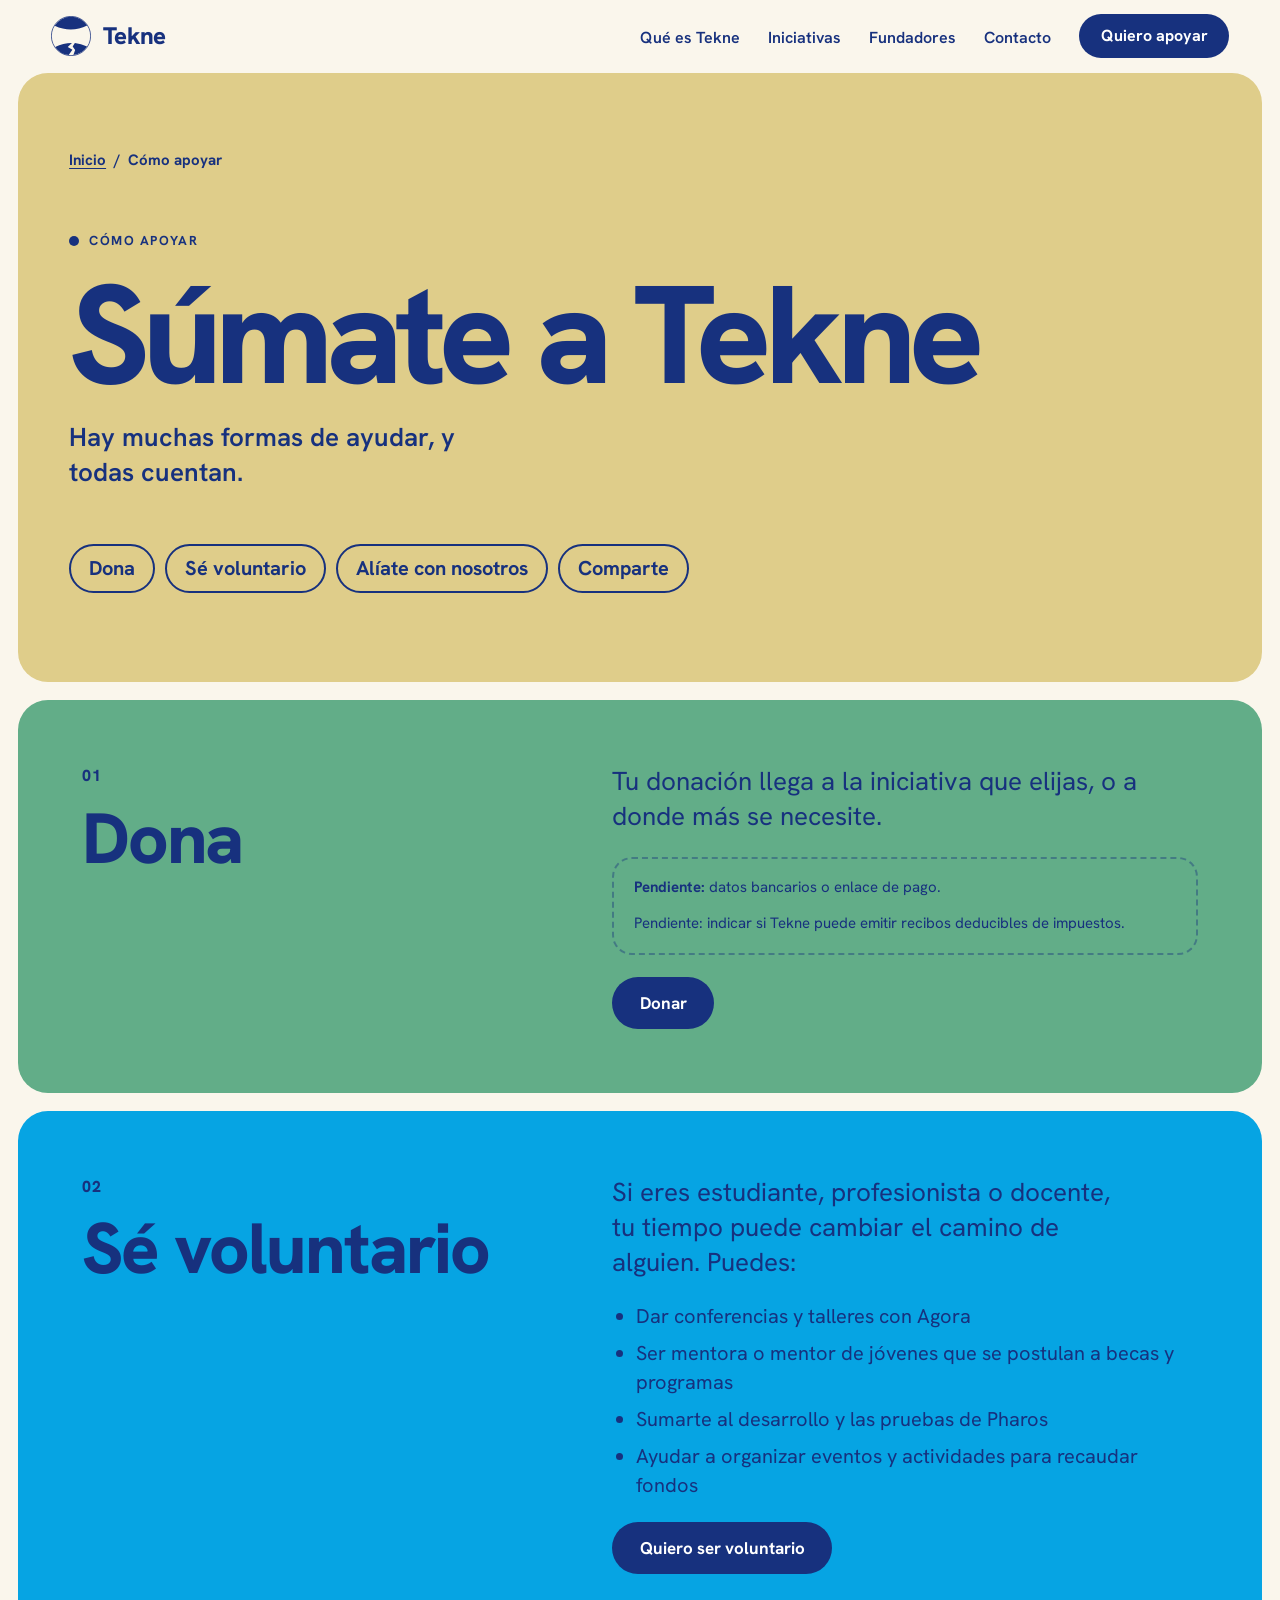
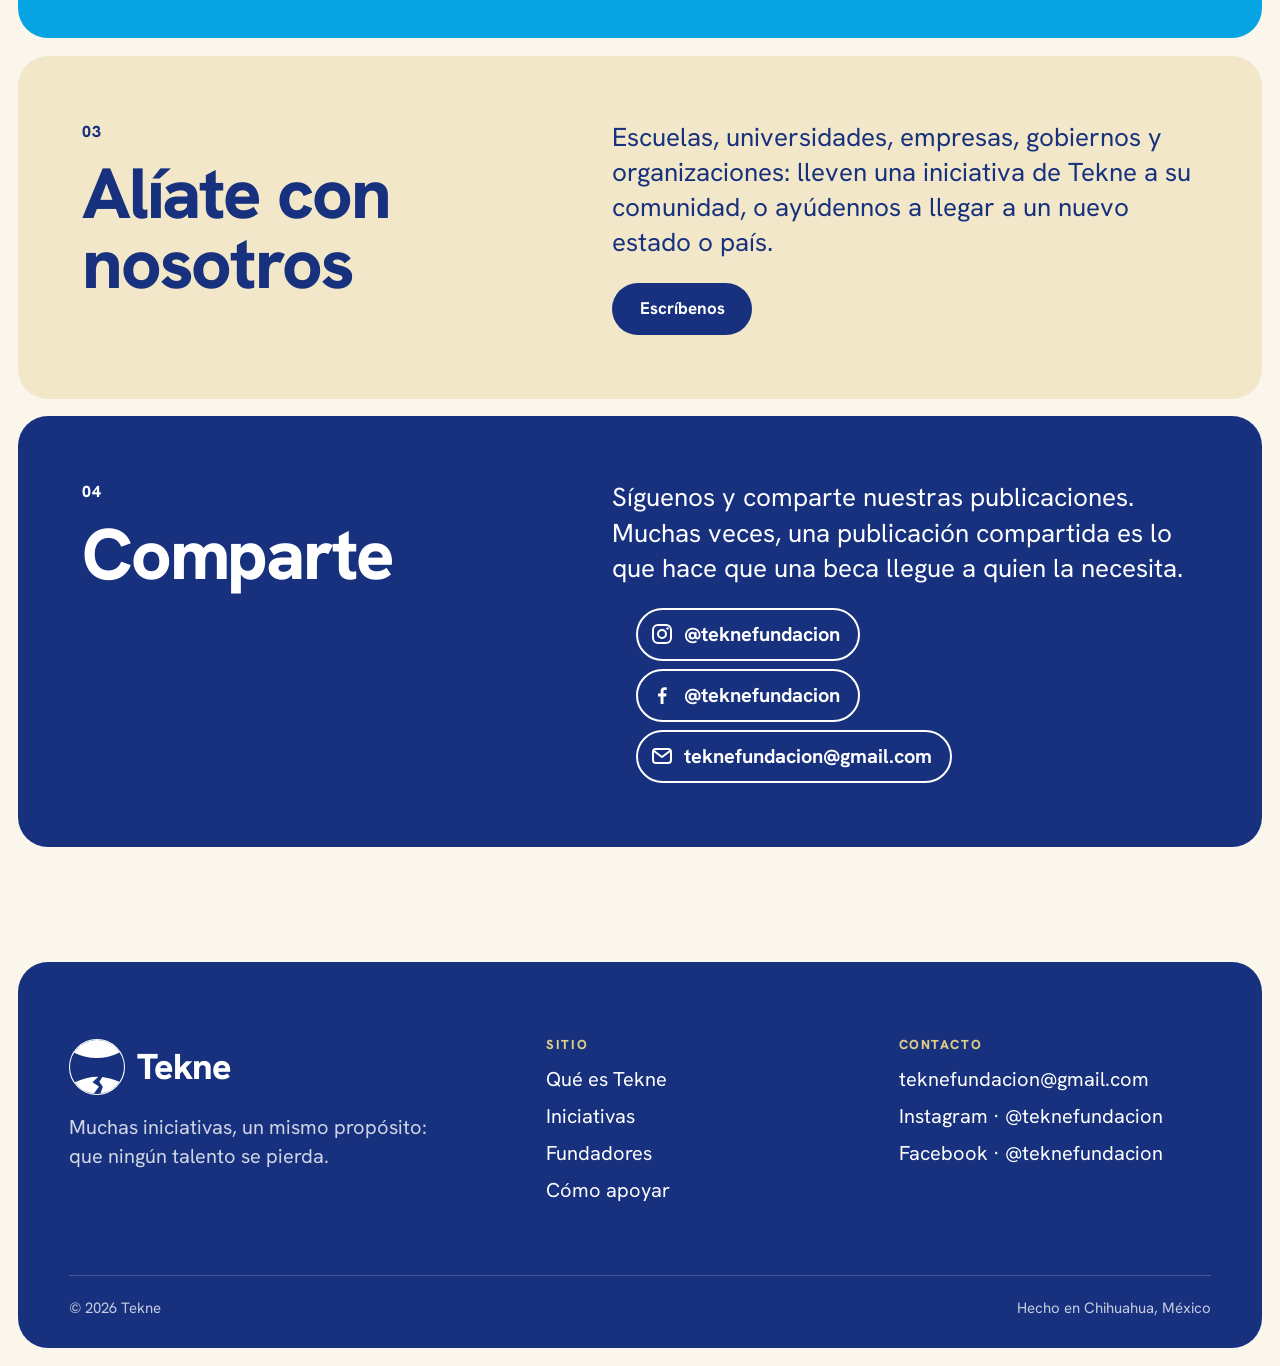
==== como-apoyar.html @ 8bc3de54 "Build Tekne static website for GitHub Pages Home, support page and one page per initiative (Agora, P" ====
<!DOCTYPE html>
<html lang="es-MX">
<head>
  <meta charset="utf-8">
  <meta name="viewport" content="width=device-width, initial-scale=1, viewport-fit=cover">
  <title>Cómo apoyar · Tekne</title>
  <meta name="description" content="Súmate a Tekne: dona, sé voluntario, alíate con nosotros o comparte. Hay muchas formas de ayudar, y todas cuentan.">
  <meta property="og:type" content="website">
  <meta property="og:title" content="Cómo apoyar · Tekne">
  <meta property="og:description" content="Hay muchas formas de ayudar, y todas cuentan.">
  <meta property="og:image" content="assets/img/logo-tekne.png">
  <meta name="theme-color" content="#faf6ec">
  <link rel="icon" href="assets/img/logo.svg" type="image/svg+xml">
  <link rel="apple-touch-icon" href="assets/img/logo-tekne.png">
  <link rel="preconnect" href="https://fonts.googleapis.com">
  <link rel="preconnect" href="https://fonts.gstatic.com" crossorigin>
  <link href="https://fonts.googleapis.com/css2?family=Hanken+Grotesk:wght@400;500;600;700;800&display=swap" rel="stylesheet">
  <link rel="stylesheet" href="assets/css/styles.css">
  <script>document.documentElement.classList.add('js')</script>
  <script src="assets/js/main.js" defer></script>
</head>
<body>
  <svg width="0" height="0" style="position:absolute" aria-hidden="true" focusable="false">
    <symbol id="tekne-logo" viewBox="0 0 1932 1932">
      <path fill="currentColor" d="M178 471A930 930 0 0 1 1748 463Q963 845 178 471Z"/>
      <path fill="currentColor" d="M200 1493Q605.5 1294.6 1011 1300.1L810 1496L1035 1635L853 1885A930 930 0 0 1 200 1493Z"/>
      <path fill="currentColor" d="M1153 1308.2Q1448 1338.1 1743 1476A930 930 0 0 1 1081 1888L1166 1645L1047 1478Z"/>
      <circle cx="966" cy="966" r="948" fill="none" stroke="currentColor" stroke-width="36"/>
    </symbol>
  </svg>

  <a class="skip-link" href="#contenido">Saltar al contenido</a>

  <header class="site-header">
    <div class="container header-inner">
      <a class="brand" href="index.html" aria-label="Tekne, inicio">
        <svg class="brand-mark" aria-hidden="true"><use href="#tekne-logo"/></svg>
        <span>Tekne</span>
      </a>
      <button class="nav-toggle" type="button" aria-expanded="false" aria-controls="menu">
        <span class="sr-only">Abrir menú</span>
        <span class="nav-toggle-bars" aria-hidden="true"></span>
      </button>
      <nav class="site-nav" id="menu" aria-label="Principal">
        <ul>
          <li><a href="index.html#tekne">Qué es Tekne</a></li>
          <li><a href="index.html#iniciativas">Iniciativas</a></li>
          <li><a href="index.html#fundadores">Fundadores</a></li>
          <li><a href="index.html#contacto">Contacto</a></li>
        </ul>
        <a class="btn btn--primary" href="como-apoyar.html">Quiero apoyar</a>
      </nav>
    </div>
  </header>

  <main id="contenido">

    <section class="panel panel--sand page-hero" aria-labelledby="page-title">
      <div class="container">
        <nav class="breadcrumb" aria-label="Ruta">
          <a href="index.html">Inicio</a><span aria-hidden="true">/</span><span aria-current="page">Cómo apoyar</span>
        </nav>
        <div class="page-hero-text">
          <p class="eyebrow">Cómo apoyar</p>
          <h1 id="page-title">Súmate a Tekne</h1>
          <p class="lead">Hay muchas formas de ayudar, y todas cuentan.</p>
          <ul class="jump" aria-label="Formas de apoyar">
            <li><a href="#dona">Dona</a></li>
            <li><a href="#voluntario">Sé voluntario</a></li>
            <li><a href="#aliate">Alíate con nosotros</a></li>
            <li><a href="#comparte">Comparte</a></li>
          </ul>
        </div>
      </div>
    </section>

    <!-- ===== Dona ===== -->
    <section class="panel panel--green" id="dona" aria-labelledby="dona-title">
      <div class="container way reveal">
        <div class="way-head">
          <span class="way-num">01</span>
          <h2 id="dona-title">Dona</h2>
        </div>
        <div class="way-body">
          <p class="lead">Tu donación llega a la iniciativa que elijas, o a donde más se necesite.</p>
          <!-- TODO: datos bancarios o enlace de pago, y si Tekne emite recibos deducibles de impuestos -->
          <div class="todo-box" style="border-color:rgba(23,49,126,.4);color:var(--navy)">
            <p><strong>Pendiente:</strong> datos bancarios o enlace de pago.</p>
            <p>Pendiente: indicar si Tekne puede emitir recibos deducibles de impuestos.</p>
          </div>
          <div class="btn-row">
            <!-- TODO: cambiar href por el enlace de pago cuando exista -->
            <a class="btn btn--primary" href="mailto:teknefundacion@gmail.com?subject=Quiero%20donar">Donar</a>
          </div>
        </div>
      </div>
    </section>

    <!-- ===== Sé voluntario ===== -->
    <section class="panel panel--azure" id="voluntario" aria-labelledby="voluntario-title">
      <div class="container way reveal">
        <div class="way-head">
          <span class="way-num">02</span>
          <h2 id="voluntario-title">Sé voluntario</h2>
        </div>
        <div class="way-body">
          <p class="lead">Si eres estudiante, profesionista o docente, tu tiempo puede cambiar el camino de alguien. Puedes:</p>
          <ul>
            <li>Dar conferencias y talleres con Agora</li>
            <li>Ser mentora o mentor de jóvenes que se postulan a becas y programas</li>
            <li>Sumarte al desarrollo y las pruebas de Pharos</li>
            <li>Ayudar a organizar eventos y actividades para recaudar fondos</li>
          </ul>
          <div class="btn-row">
            <!-- TODO: cambiar href por el enlace del formulario de voluntariado -->
            <a class="btn btn--primary" href="mailto:teknefundacion@gmail.com?subject=Quiero%20ser%20voluntario">Quiero ser voluntario</a>
          </div>
        </div>
      </div>
    </section>

    <!-- ===== Alíate ===== -->
    <section class="panel panel--cream" id="aliate" aria-labelledby="aliate-title">
      <div class="container way reveal">
        <div class="way-head">
          <span class="way-num">03</span>
          <h2 id="aliate-title">Alíate con nosotros</h2>
        </div>
        <div class="way-body">
          <p class="lead">Escuelas, universidades, empresas, gobiernos y organizaciones: lleven una iniciativa de Tekne a su comunidad, o ayúdennos a llegar a un nuevo estado o país.</p>
          <div class="btn-row">
            <a class="btn btn--primary" href="mailto:teknefundacion@gmail.com?subject=Alianza%20con%20Tekne">Escríbenos</a>
          </div>
        </div>
      </div>
    </section>

    <!-- ===== Comparte ===== -->
    <section class="panel panel--navy" id="comparte" aria-labelledby="comparte-title">
      <div class="container way reveal">
        <div class="way-head">
          <span class="way-num">04</span>
          <h2 id="comparte-title">Comparte</h2>
        </div>
        <div class="way-body">
          <p class="lead">Síguenos y comparte nuestras publicaciones. Muchas veces, una publicación compartida es lo que hace que una beca llegue a quien la necesita.</p>
          <ul class="socials">
            <li><a class="social" href="https://www.instagram.com/teknefundacion" target="_blank" rel="noopener">
              <svg viewBox="0 0 24 24" fill="none" stroke="currentColor" stroke-width="2" aria-hidden="true"><rect x="3" y="3" width="18" height="18" rx="5"/><circle cx="12" cy="12" r="4"/><circle cx="17.5" cy="6.5" r="1.2" fill="currentColor" stroke="none"/></svg>
              @teknefundacion <span class="sr-only">en Instagram (se abre en otra pestaña)</span></a></li>
            <li><a class="social" href="https://www.facebook.com/teknefundacion" target="_blank" rel="noopener">
              <svg viewBox="0 0 24 24" fill="currentColor" aria-hidden="true"><path d="M13.5 21v-7.5h2.6l.4-3h-3V8.6c0-.9.3-1.5 1.6-1.5h1.6V4.4c-.3 0-1.2-.1-2.3-.1-2.3 0-3.8 1.4-3.8 3.9v2.3H8v3h2.6V21h2.9Z"/></svg>
              @teknefundacion <span class="sr-only">en Facebook (se abre en otra pestaña)</span></a></li>
            <li><a class="social" href="mailto:teknefundacion@gmail.com">
              <svg viewBox="0 0 24 24" fill="none" stroke="currentColor" stroke-width="2" stroke-linejoin="round" aria-hidden="true"><rect x="3" y="5" width="18" height="14" rx="3"/><path d="m4 7 8 6 8-6"/></svg>
              teknefundacion@gmail.com</a></li>
          </ul>
        </div>
      </div>
    </section>

  </main>


  <footer class="site-footer">
    <div class="container">
      <div class="footer-grid">
        <div class="footer-brand">
          <a class="brand" href="index.html" aria-label="Tekne, inicio">
            <svg class="brand-mark" aria-hidden="true"><use href="#tekne-logo"/></svg>
            <span>Tekne</span>
          </a>
          <p>Muchas iniciativas, un mismo propósito: que ningún talento se pierda.</p>
        </div>
        <div class="footer-col">
          <h2>Sitio</h2>
          <ul>
            <li><a href="index.html#tekne">Qué es Tekne</a></li>
            <li><a href="index.html#iniciativas">Iniciativas</a></li>
            <li><a href="index.html#fundadores">Fundadores</a></li>
            <li><a href="como-apoyar.html">Cómo apoyar</a></li>
          </ul>
        </div>
        <div class="footer-col">
          <h2>Contacto</h2>
          <ul>
            <li><a href="mailto:teknefundacion@gmail.com">teknefundacion@gmail.com</a></li>
            <li><a href="https://www.instagram.com/teknefundacion" target="_blank" rel="noopener">Instagram · @teknefundacion</a></li>
            <li><a href="https://www.facebook.com/teknefundacion" target="_blank" rel="noopener">Facebook · @teknefundacion</a></li>
          </ul>
        </div>
      </div>
      <div class="footer-bottom">
        <span>© <span data-year>2026</span> Tekne</span>
        <span>Hecho en Chihuahua, México</span>
      </div>
    </div>
  </footer>
</body>
</html>
---- assets/css/styles.css ----
/* ==========================================================================
   Tekne · hoja de estilos
   Para cambiar la paleta, edita solo las variables de :root.
   ========================================================================== */

:root {
  /* Paleta */
  --azure: #06a4e3;
  --navy: #17317e;
  --sand: #dfcd8a;
  --green: #62ad88;
  --clay: #c2a28d;
  --paper: #faf6ec;
  --cream: #f2e8c9;
  --white: #ffffff;

  --ink: var(--navy);
  --ink-soft: rgba(23, 49, 126, 0.78);
  --line: rgba(23, 49, 126, 0.18);

  /* Tipografía */
  --font: "Hanken Grotesk", system-ui, -apple-system, "Segoe UI", Roboto, sans-serif;
  --fs-body: clamp(1.0625rem, 0.98rem + 0.35vw, 1.25rem);
  --fs-small: 0.9375rem;
  --fs-h1: clamp(2.75rem, 1.1rem + 6.6vw, 7.25rem);
  --fs-h2: clamp(2.25rem, 1.25rem + 4vw, 4.875rem);
  --fs-h3: clamp(1.5rem, 1.15rem + 1.3vw, 2.25rem);
  --fs-lead: clamp(1.1875rem, 1rem + 0.8vw, 1.625rem);

  /* Forma y espacio */
  --radius-sm: 12px;
  --radius: 20px;
  --radius-lg: 30px;
  --gutter: clamp(16px, 4vw, 55px);
  --panel-inset: clamp(8px, 1.4vw, 20px);
  --section: clamp(70px, 9vw, 130px);
  --max: 1440px;
  --header-h: 72px;

  color-scheme: light;
}

/* Colores por iniciativa: data-accent="azure|navy|green|sand|clay" */
[data-accent="azure"] { --accent: var(--azure); --on-accent: var(--navy); }
[data-accent="navy"]  { --accent: var(--navy);  --on-accent: var(--white); }
[data-accent="green"] { --accent: var(--green); --on-accent: var(--navy); }
[data-accent="sand"]  { --accent: var(--sand);  --on-accent: var(--navy); }
[data-accent="clay"]  { --accent: var(--clay);  --on-accent: var(--navy); }

/* ---------- Base ---------- */

*, *::before, *::after { box-sizing: border-box; }

html {
  -webkit-text-size-adjust: 100%;
  scroll-behavior: smooth;
  scroll-padding-top: calc(var(--header-h) + 16px);
}

body {
  margin: 0;
  background: var(--paper);
  color: var(--ink);
  font-family: var(--font);
  font-size: var(--fs-body);
  line-height: 1.45;
  overflow-x: hidden;
}

img, svg { display: block; max-width: 100%; }

h1, h2, h3, h4, p, ul, ol, figure, blockquote { margin: 0; }

h1, h2, h3 {
  font-weight: 800;
  letter-spacing: -0.03em;
  line-height: 0.98;
  text-wrap: balance;
}
h1 { font-size: var(--fs-h1); }
h2 { font-size: var(--fs-h2); }
h3 { font-size: var(--fs-h3); line-height: 1.05; letter-spacing: -0.02em; }

p { text-wrap: pretty; }
p + p { margin-top: 1em; }

a { color: inherit; }

:focus-visible {
  outline: 3px solid var(--azure);
  outline-offset: 3px;
  border-radius: 6px;
}

.sr-only {
  position: absolute; width: 1px; height: 1px; padding: 0; margin: -1px;
  overflow: hidden; clip: rect(0, 0, 0, 0); white-space: nowrap; border: 0;
}

.skip-link {
  position: absolute; left: 16px; top: -100px; z-index: 100;
  background: var(--navy); color: var(--white);
  padding: 10px 16px; border-radius: var(--radius-sm);
}
.skip-link:focus { top: 12px; }

/* ---------- Layout ---------- */

.container {
  width: 100%;
  max-width: var(--max);
  margin-inline: auto;
  padding-inline: var(--gutter);
}

.section { padding-block: var(--section); }
.section--tight { padding-block: calc(var(--section) * 0.6); }

/* Bloque de color con esquinas redondeadas, separado del borde de la pantalla */
.panel {
  margin-inline: var(--panel-inset);
  border-radius: var(--radius-lg);
  position: relative;
  overflow: hidden;
}
.panel + .panel { margin-top: var(--panel-inset); }

.panel--azure { background: var(--azure); color: var(--navy); }
.panel--navy  { background: var(--navy);  color: var(--white); }
.panel--green { background: var(--green); color: var(--navy); }
.panel--sand  { background: var(--sand);  color: var(--navy); }
.panel--cream { background: var(--cream); color: var(--navy); }
.panel--accent { background: var(--accent); color: var(--on-accent); }

.split {
  display: grid;
  gap: clamp(28px, 5vw, 85px);
}
@media (min-width: 900px) {
  .split { grid-template-columns: 1fr 1fr; align-items: start; }
  .split--wide-left { grid-template-columns: 1.15fr 1fr; }
}

.section-head {
  display: grid;
  gap: 18px;
  margin-bottom: clamp(36px, 5vw, 70px);
  max-width: 980px;
}
.section-head p:not(.eyebrow) { color: var(--ink-soft); font-size: var(--fs-lead); }
.panel--navy .section-head p:not(.eyebrow) { color: rgba(255, 255, 255, 0.82); }

.eyebrow {
  display: inline-flex;
  align-items: center;
  gap: 10px;
  font-size: 0.8125rem;
  font-weight: 700;
  letter-spacing: 0.12em;
  text-transform: uppercase;
}
.eyebrow::before {
  content: "";
  width: 10px; height: 10px;
  border-radius: 50%;
  background: currentColor;
}

.lead { font-size: var(--fs-lead); line-height: 1.35; }

/* ---------- Botones ---------- */

.btn-row { display: flex; flex-wrap: wrap; gap: 12px; }

.btn {
  display: inline-flex;
  align-items: center;
  justify-content: center;
  gap: 0.6em;
  min-height: 52px;
  padding: 0.8em 1.5em;
  border: 2px solid transparent;
  border-radius: 999px;
  font: inherit;
  font-size: 1.0625rem;
  font-weight: 700;
  line-height: 1.1;
  text-decoration: none;
  cursor: pointer;
  transition: transform 0.2s ease, background-color 0.2s ease, color 0.2s ease;
}
.btn:hover { transform: translateY(-2px); }
.btn .arrow { transition: transform 0.2s ease; }
.btn:hover .arrow { transform: translateX(4px); }

.btn--primary { background: var(--navy); color: var(--white); }
.btn--primary:hover { background: #0f2462; }
.btn--light { background: var(--white); color: var(--navy); }
.btn--outline { border-color: currentColor; color: inherit; background: transparent; }
.btn--outline:hover { background: rgba(255, 255, 255, 0.18); }
/* Sobre fondos azul marino, el botón principal se invierte para que se vea */
.panel--navy .btn--primary,
[data-accent="navy"] .panel--accent .btn--primary { background: var(--white); color: var(--navy); }

/* ---------- Placeholders de fotos y logos ---------- */

.ph {
  display: grid;
  place-items: center;
  text-align: center;
  padding: 16px;
  border: 2px dashed rgba(23, 49, 126, 0.35);
  border-radius: var(--radius);
  background:
    repeating-linear-gradient(-45deg, rgba(23, 49, 126, 0.05) 0 12px, transparent 12px 24px),
    var(--cream);
  color: var(--ink-soft);
  font-size: 0.8125rem;
  font-weight: 700;
  letter-spacing: 0.08em;
  text-transform: uppercase;
}
.ph--photo  { aspect-ratio: 4 / 5; border-radius: var(--radius-lg); }
.ph--square { aspect-ratio: 1; }
.ph--logo   { aspect-ratio: 3 / 2; }
.ph--round  { aspect-ratio: 1; border-radius: 50%; }
/* Placeholder sobre fondo de color */
.ph--on-color {
  border-color: currentColor;
  background:
    repeating-linear-gradient(-45deg, rgba(255, 255, 255, 0.18) 0 12px, transparent 12px 24px),
    rgba(255, 255, 255, 0.14);
  color: inherit;
}

/* Fotos y logos reales (reemplazan a los placeholders) */
.photo {
  width: 100%;
  aspect-ratio: 4 / 5;
  object-fit: cover;
  border-radius: var(--radius-lg);
  background: var(--cream);
}
.logos img {
  width: 100%;
  aspect-ratio: 3 / 2;
  object-fit: contain;
  padding: 16px;
  border-radius: var(--radius);
  background: var(--white);
}
.page-hero-logo { width: min(100%, 320px); justify-self: start; }
@media (min-width: 900px) { .page-hero-logo { justify-self: end; } }

/* Texto pendiente de confirmar: se ve en el sitio para que sea fácil encontrarlo */
.pendiente {
  background: var(--sand);
  color: var(--navy);
  padding: 0 0.3em;
  border-radius: 4px;
  font-weight: 700;
}

.todo-box {
  border: 2px dashed var(--line);
  border-radius: var(--radius);
  padding: 18px 20px;
  font-size: var(--fs-small);
  color: var(--ink-soft);
}
.panel--navy .todo-box { border-color: rgba(255, 255, 255, 0.4); color: rgba(255, 255, 255, 0.85); }

/* ---------- Encabezado ---------- */

.site-header {
  position: sticky;
  top: 0;
  z-index: 50;
  background: rgba(250, 246, 236, 0.92);
  -webkit-backdrop-filter: saturate(1.4) blur(10px);
  backdrop-filter: saturate(1.4) blur(10px);
  border-bottom: 1px solid transparent;
  transition: border-color 0.2s ease;
}
.site-header.is-scrolled { border-bottom-color: var(--line); }

.header-inner {
  height: var(--header-h);
  display: flex;
  align-items: center;
  justify-content: space-between;
  gap: 24px;
}

.brand {
  display: inline-flex;
  align-items: center;
  gap: 12px;
  text-decoration: none;
  font-weight: 800;
  font-size: 1.5rem;
  letter-spacing: -0.03em;
}
.brand-mark { width: 40px; height: 40px; flex: none; }

.site-nav { display: flex; align-items: center; gap: 28px; }
.site-nav ul {
  display: flex;
  gap: 28px;
  list-style: none;
  padding: 0;
}
.site-nav ul a {
  text-decoration: none;
  font-weight: 600;
  font-size: 1rem;
  background: linear-gradient(currentColor, currentColor) 0 100% / 0 2px no-repeat;
  transition: background-size 0.25s ease;
  padding-bottom: 2px;
}
.site-nav ul a:hover { background-size: 100% 2px; }
.site-nav .btn { min-height: 44px; padding: 0.6em 1.2em; font-size: 1rem; }

.nav-toggle {
  display: none;
  width: 48px; height: 48px;
  border: 0;
  border-radius: 50%;
  background: var(--navy);
  color: var(--white);
  cursor: pointer;
  position: relative;
}
.nav-toggle-bars,
.nav-toggle-bars::before,
.nav-toggle-bars::after {
  position: absolute;
  left: 50%;
  width: 20px; height: 2px;
  margin-left: -10px;
  background: currentColor;
  border-radius: 2px;
  transition: transform 0.25s ease, opacity 0.2s ease;
}
.nav-toggle-bars { top: 50%; margin-top: -1px; }
.nav-toggle-bars::before, .nav-toggle-bars::after { content: ""; left: 0; margin-left: 0; }
.nav-toggle-bars::before { top: -6px; }
.nav-toggle-bars::after { top: 6px; }
.nav-toggle[aria-expanded="true"] .nav-toggle-bars { background: transparent; }
.nav-toggle[aria-expanded="true"] .nav-toggle-bars::before { transform: translateY(6px) rotate(45deg); background: var(--white); }
.nav-toggle[aria-expanded="true"] .nav-toggle-bars::after { transform: translateY(-6px) rotate(-45deg); background: var(--white); }

@media (max-width: 959px) {
  .nav-toggle { display: inline-block; }
  .site-nav {
    position: fixed;
    top: var(--header-h);
    left: var(--panel-inset);
    right: var(--panel-inset);
    flex-direction: column;
    align-items: stretch;
    gap: 24px;
    padding: 28px 24px;
    border-radius: var(--radius-lg);
    background: var(--navy);
    color: var(--white);
    box-shadow: 0 24px 60px rgba(23, 49, 126, 0.25);
    opacity: 0;
    visibility: hidden;
    transform: translateY(-8px);
    transition: opacity 0.2s ease, transform 0.2s ease, visibility 0.2s;
  }
  .site-nav.is-open { opacity: 1; visibility: visible; transform: none; }
  .site-nav ul { flex-direction: column; gap: 6px; }
  .site-nav ul a { display: block; padding: 8px 0; font-size: 1.75rem; font-weight: 800; letter-spacing: -0.02em; }
  .site-nav .btn { background: var(--white); color: var(--navy); min-height: 52px; }
}

/* ---------- Hero (inicio) ---------- */

.hero {
  padding-block: clamp(56px, 9vw, 130px) clamp(56px, 8vw, 110px);
}
.hero-inner {
  display: grid;
  gap: 40px;
  align-items: center;
  position: relative;
  z-index: 1;
}
.hero-title { max-width: 12ch; }
.hero-text { display: grid; gap: 28px; }
.hero-text .lead { max-width: 38ch; }
.hero-mark {
  color: var(--white);
  width: min(100%, 520px);
  justify-self: center;
}
@media (min-width: 900px) {
  .hero-inner { grid-template-columns: 1.5fr 1fr; }
}
@media (max-width: 899px) {
  .hero-mark {
    position: absolute;
    width: 260px;
    right: -120px;
    top: -150px;
    opacity: 0.3;
    z-index: -1;
  }
}

/* ---------- Marquesina ---------- */

.marquee {
  overflow: hidden;
  padding-block: 22px;
  border-block: 2px solid var(--navy);
  margin-block: var(--panel-inset);
  background: var(--paper);
}
.marquee-track {
  display: flex;
  width: max-content;
  animation: marquee 40s linear infinite;
}
.marquee-group {
  display: flex;
  align-items: center;
  flex: none;
  gap: 36px;
  padding-right: 36px;
  font-size: clamp(1.375rem, 1rem + 1.6vw, 2.5rem);
  font-weight: 800;
  letter-spacing: -0.02em;
  white-space: nowrap;
}
.marquee-dot {
  width: 0.55em; height: 0.55em;
  border-radius: 50%;
  flex: none;
}
@keyframes marquee {
  to { transform: translateX(-50%); }
}

/* ---------- El problema ---------- */

.faces {
  display: flex;
  flex-wrap: wrap;
  gap: 12px;
  margin-top: clamp(40px, 6vw, 70px);
}
.face {
  display: inline-flex;
  align-items: center;
  min-height: 64px;
  padding: 14px 26px;
  font-weight: 700;
  font-size: clamp(1rem, 0.9rem + 0.5vw, 1.3125rem);
  line-height: 1.15;
}
.face:nth-child(5n + 1) { background: var(--azure); border-radius: 999px; }
.face:nth-child(5n + 2) { background: var(--sand);  border-radius: 30px 30px 30px 0; }
.face:nth-child(5n + 3) { background: var(--green); border-radius: 0 30px 30px 30px; }
.face:nth-child(5n + 4) { background: var(--clay);  border-radius: 999px; }
.face:nth-child(5n + 5) { background: var(--navy);  color: var(--white); border-radius: 30px 0 30px 30px; }

.statement {
  margin-top: clamp(40px, 6vw, 70px);
  font-size: var(--fs-h3);
  font-weight: 800;
  letter-spacing: -0.02em;
  line-height: 1.1;
  max-width: 24ch;
}

/* ---------- Qué es Tekne ---------- */

.stats {
  display: grid;
  gap: 12px;
  margin-top: clamp(40px, 6vw, 70px);
}
@media (min-width: 700px) { .stats { grid-template-columns: repeat(3, 1fr); } }
.stat {
  border-radius: var(--radius);
  padding: 26px 26px 30px;
  background: rgba(255, 255, 255, 0.08);
  display: grid;
  gap: 8px;
  align-content: start;
}
.stat-figure {
  font-size: clamp(2.75rem, 2rem + 3vw, 4.5rem);
  font-weight: 800;
  letter-spacing: -0.04em;
  line-height: 1;
  color: var(--sand);
}
.stat p { color: rgba(255, 255, 255, 0.85); font-size: var(--fs-small); }

.pillars {
  list-style: none;
  padding: 0;
  display: grid;
  gap: 10px;
  margin-top: 28px;
}
.pillars li {
  display: flex;
  align-items: center;
  gap: 14px;
  padding: 16px 20px;
  border: 2px solid rgba(255, 255, 255, 0.25);
  border-radius: 999px;
  font-weight: 700;
}
.pillars li::before {
  content: "";
  width: 12px; height: 12px;
  flex: none;
  border-radius: 50%;
  background: var(--azure);
}
.pillars li:nth-child(2)::before { background: var(--green); }
.pillars li:nth-child(3)::before { background: var(--sand); }

/* ---------- Tarjetas de iniciativa ---------- */

.cards {
  display: grid;
  gap: var(--panel-inset);
}
@media (min-width: 760px) { .cards { grid-template-columns: repeat(2, 1fr); } }
@media (min-width: 1100px) { .cards { grid-template-columns: repeat(3, 1fr); } }

.initiative-card {
  display: flex;
  flex-direction: column;
  gap: 18px;
  min-height: 520px;
  padding: clamp(24px, 2.6vw, 36px);
  border-radius: var(--radius-lg);
  background: var(--accent);
  color: var(--on-accent);
  text-decoration: none;
  transition: transform 0.3s ease;
}
.initiative-card:hover { transform: translateY(-6px); }
.initiative-card-top {
  display: flex;
  justify-content: space-between;
  align-items: flex-start;
  gap: 16px;
}
.initiative-card .ph { width: 92px; padding: 8px; font-size: 0.6875rem; }
.initiative-card-num { font-weight: 800; font-size: 1rem; letter-spacing: 0.08em; }
.initiative-card h3 {
  font-size: clamp(3rem, 2.2rem + 3vw, 4.75rem);
  letter-spacing: -0.04em;
  margin-top: auto;
}
.initiative-card-motto { font-weight: 700; font-size: 1.25rem; line-height: 1.2; }
.initiative-card-desc { font-size: 1.0625rem; }
.initiative-card-cta {
  display: flex;
  align-items: center;
  justify-content: space-between;
  gap: 12px;
  padding-top: 18px;
  border-top: 2px solid currentColor;
  font-weight: 800;
}
.arrow-circle {
  display: grid;
  place-items: center;
  width: 46px; height: 46px;
  flex: none;
  border-radius: 50%;
  background: var(--on-accent);
  color: var(--accent);
  transition: transform 0.3s ease;
}
.initiative-card:hover .arrow-circle { transform: rotate(-45deg); }

/* ---------- Personas (fundadores y líderes) ---------- */

.people {
  display: grid;
  gap: clamp(28px, 4vw, 55px);
}
@media (min-width: 760px) { .people--two { grid-template-columns: repeat(2, 1fr); } }

.people--grid {
  grid-template-columns: repeat(auto-fill, minmax(min(100%, 220px), 1fr));
  gap: clamp(20px, 3vw, 40px);
}

.person { display: grid; gap: 16px; align-content: start; }
.person-name { font-size: var(--fs-h3); }
.people--grid .person-name { font-size: 1.375rem; }
.person-role {
  justify-self: start;
  padding: 6px 14px;
  border-radius: 999px;
  background: var(--navy);
  color: var(--white);
  font-size: 0.875rem;
  font-weight: 700;
}
.person-bio { color: var(--ink-soft); }

/* ---------- Apoyo y contacto ---------- */

.support-inner { display: grid; gap: 28px; align-items: end; }
@media (min-width: 900px) { .support-inner { grid-template-columns: 1.3fr 1fr; } }
.support-inner .btn-row { justify-content: flex-start; }
@media (min-width: 900px) { .support-inner .btn-row { justify-content: flex-end; } }

.contact-email {
  display: inline-block;
  font-size: clamp(1.375rem, 0.9rem + 2.4vw, 3rem);
  font-weight: 800;
  letter-spacing: -0.03em;
  text-decoration-thickness: 3px;
  text-underline-offset: 8px;
  overflow-wrap: anywhere;
}

.socials { display: flex; flex-wrap: wrap; gap: 10px; list-style: none; padding: 0; }
.social {
  display: inline-flex;
  align-items: center;
  gap: 10px;
  min-height: 48px;
  padding: 10px 18px 10px 12px;
  border: 2px solid currentColor;
  border-radius: 999px;
  text-decoration: none;
  font-weight: 700;
  transition: background-color 0.2s ease, color 0.2s ease;
}
.social:hover { background: var(--navy); color: var(--white); }
.panel--navy .social:hover { background: var(--white); color: var(--navy); }
.social svg { width: 24px; height: 24px; }

/* ---------- Páginas de iniciativa ---------- */

.page-hero {
  padding-block: clamp(36px, 6vw, 80px) clamp(48px, 7vw, 100px);
}
.page-hero-inner {
  display: grid;
  gap: 36px;
  align-items: end;
}
@media (min-width: 900px) { .page-hero-inner { grid-template-columns: 1.6fr 1fr; } }
.page-hero h1 { font-size: clamp(3.5rem, 1.5rem + 9vw, 10rem); letter-spacing: -0.05em; line-height: 0.9; }
.page-hero .lead { max-width: 30ch; font-weight: 600; }
.page-hero-text { display: grid; gap: 22px; }
.page-hero .ph { width: min(100%, 320px); justify-self: start; }
@media (min-width: 900px) { .page-hero .ph { justify-self: end; } }

.breadcrumb {
  display: flex;
  flex-wrap: wrap;
  gap: 8px;
  font-size: var(--fs-small);
  font-weight: 700;
  margin-bottom: clamp(28px, 5vw, 60px);
}
.breadcrumb a { text-underline-offset: 3px; }

.name-origin {
  padding: clamp(24px, 3vw, 40px);
  border-radius: var(--radius-lg);
  background: var(--cream);
  display: grid;
  gap: 14px;
  align-content: start;
}
.name-origin p:not(.eyebrow) { font-size: var(--fs-lead); line-height: 1.3; font-weight: 600; }

.prose { display: grid; gap: 22px; }
.prose p { color: var(--ink-soft); }
.prose > h2 { margin-bottom: 8px; }

.feature-list {
  list-style: none;
  padding: 0;
  display: grid;
  gap: var(--panel-inset);
}
@media (min-width: 760px) { .feature-list { grid-template-columns: repeat(2, 1fr); } }
@media (min-width: 1100px) { .feature-list { grid-template-columns: repeat(3, 1fr); } }
.feature-list li {
  padding: 26px;
  border-radius: var(--radius);
  background: var(--white);
  border: 2px solid var(--line);
  display: grid;
  gap: 8px;
  align-content: start;
}
.feature-list strong { font-size: 1.375rem; letter-spacing: -0.02em; line-height: 1.1; }
.feature-list span { color: var(--ink-soft); }

.steps {
  list-style: none;
  padding: 0;
  display: grid;
  gap: var(--panel-inset);
  counter-reset: step;
}
@media (min-width: 900px) { .steps { grid-template-columns: repeat(3, 1fr); } }
.steps li {
  counter-increment: step;
  padding: 28px;
  border-radius: var(--radius-lg);
  background: var(--white);
  border: 2px solid var(--line);
  display: grid;
  gap: 16px;
  align-content: start;
}
.step-icon {
  width: 64px; height: 64px;
  display: grid;
  place-items: center;
  border-radius: 50%;
  background: var(--accent);
  color: var(--on-accent);
}
.step-icon svg { width: 30px; height: 30px; }
.steps li::before {
  content: "Paso " counter(step);
  font-size: 0.8125rem;
  font-weight: 700;
  letter-spacing: 0.12em;
  text-transform: uppercase;
  order: -1;
}

.impact {
  list-style: none;
  padding: 0;
  display: grid;
  gap: var(--panel-inset);
}
@media (min-width: 760px) { .impact { grid-template-columns: repeat(auto-fit, minmax(260px, 1fr)); } }
.impact li {
  padding: clamp(24px, 3vw, 36px);
  border-radius: var(--radius-lg);
  background: var(--accent);
  color: var(--on-accent);
  display: grid;
  gap: 12px;
  align-content: start;
}
.impact-figure {
  font-size: clamp(3rem, 2.2rem + 3vw, 5rem);
  font-weight: 800;
  letter-spacing: -0.045em;
  line-height: 0.95;
}

.quote {
  padding: clamp(28px, 5vw, 70px);
  border-radius: var(--radius-lg);
  background: var(--cream);
  display: grid;
  gap: 20px;
}
.quote blockquote p {
  font-size: clamp(1.5rem, 1rem + 2.2vw, 3rem);
  font-weight: 800;
  letter-spacing: -0.025em;
  line-height: 1.1;
}
.quote figcaption { font-weight: 700; color: var(--ink-soft); }

.logos {
  display: grid;
  grid-template-columns: repeat(auto-fill, minmax(min(100%, 180px), 1fr));
  gap: 12px;
  list-style: none;
  padding: 0;
}

.cta-inner { display: grid; gap: 28px; }
@media (min-width: 900px) { .cta-inner { grid-template-columns: 1.4fr 1fr; align-items: end; } }
.cta-inner h2 { font-size: clamp(2rem, 1.2rem + 3vw, 3.75rem); }
@media (min-width: 900px) { .cta-inner .btn-row { justify-content: flex-end; } }

.back-link {
  display: inline-flex;
  align-items: center;
  gap: 10px;
  font-weight: 700;
  text-underline-offset: 4px;
}

/* ---------- Cómo apoyar ---------- */

.jump {
  display: flex;
  flex-wrap: wrap;
  gap: 10px;
  list-style: none;
  padding: 0;
  margin-top: 32px;
}
.jump a {
  display: inline-flex;
  align-items: center;
  min-height: 44px;
  padding: 8px 18px;
  border: 2px solid currentColor;
  border-radius: 999px;
  font-weight: 700;
  text-decoration: none;
}
.jump a:hover { background: var(--navy); color: var(--white); border-color: var(--navy); }

.way {
  display: grid;
  gap: clamp(24px, 4vw, 60px);
  padding: clamp(28px, 5vw, 70px);
}
@media (min-width: 900px) { .way { grid-template-columns: 0.9fr 1.1fr; } }
.way-num { font-weight: 800; font-size: 1rem; letter-spacing: 0.08em; }
.way-head { display: grid; gap: 16px; align-content: start; }
.way-body { display: grid; gap: 22px; align-content: start; }
.way-body ul { padding-left: 1.2em; display: grid; gap: 8px; }

/* ---------- Pie de página ---------- */

.site-footer {
  margin: var(--section) var(--panel-inset) var(--panel-inset);
  padding-block: clamp(48px, 6vw, 85px) 28px;
  border-radius: var(--radius-lg);
  background: var(--navy);
  color: var(--white);
}
.footer-grid {
  display: grid;
  gap: 40px;
}
@media (min-width: 900px) { .footer-grid { grid-template-columns: 1.4fr 1fr 1fr; } }
.footer-brand { display: grid; gap: 18px; align-content: start; }
.footer-brand .brand { font-size: 2.25rem; }
.footer-brand .brand-mark { width: 56px; height: 56px; }
.footer-brand p { color: rgba(255, 255, 255, 0.8); max-width: 34ch; }
.footer-col h2 {
  font-size: 0.8125rem;
  letter-spacing: 0.12em;
  text-transform: uppercase;
  margin-bottom: 14px;
  color: var(--sand);
}
.footer-col ul { list-style: none; padding: 0; display: grid; gap: 8px; }
.footer-col a { text-decoration: none; }
.footer-col a:hover { text-decoration: underline; text-underline-offset: 3px; }
.footer-bottom {
  margin-top: clamp(40px, 6vw, 70px);
  padding-top: 22px;
  border-top: 1px solid rgba(255, 255, 255, 0.2);
  display: flex;
  flex-wrap: wrap;
  justify-content: space-between;
  gap: 12px;
  font-size: var(--fs-small);
  color: rgba(255, 255, 255, 0.75);
}

/* ---------- Animación al hacer scroll (solo si hay JavaScript) ---------- */

.js .reveal {
  opacity: 0;
  transform: translateY(28px);
  transition: opacity 0.7s ease, transform 0.7s cubic-bezier(0.2, 0.7, 0.2, 1);
}
.js .reveal.is-visible { opacity: 1; transform: none; }

@media (prefers-reduced-motion: reduce) {
  html { scroll-behavior: auto; }
  .marquee-track { animation: none; }
  .js .reveal { opacity: 1; transform: none; transition: none; }
  .btn, .initiative-card, .arrow-circle { transition: none; }
}

/* Fundadores: fotos cuadradas y de ancho limitado en pantallas grandes */
@media (min-width: 760px) {
  .people--two .ph--photo,
  .people--two .photo { aspect-ratio: 1; max-width: 520px; }
}

/* Logo de la iniciativa más pequeño en móvil */
@media (max-width: 899px) {
  .page-hero .ph,
  .page-hero-logo { width: 140px; }
}
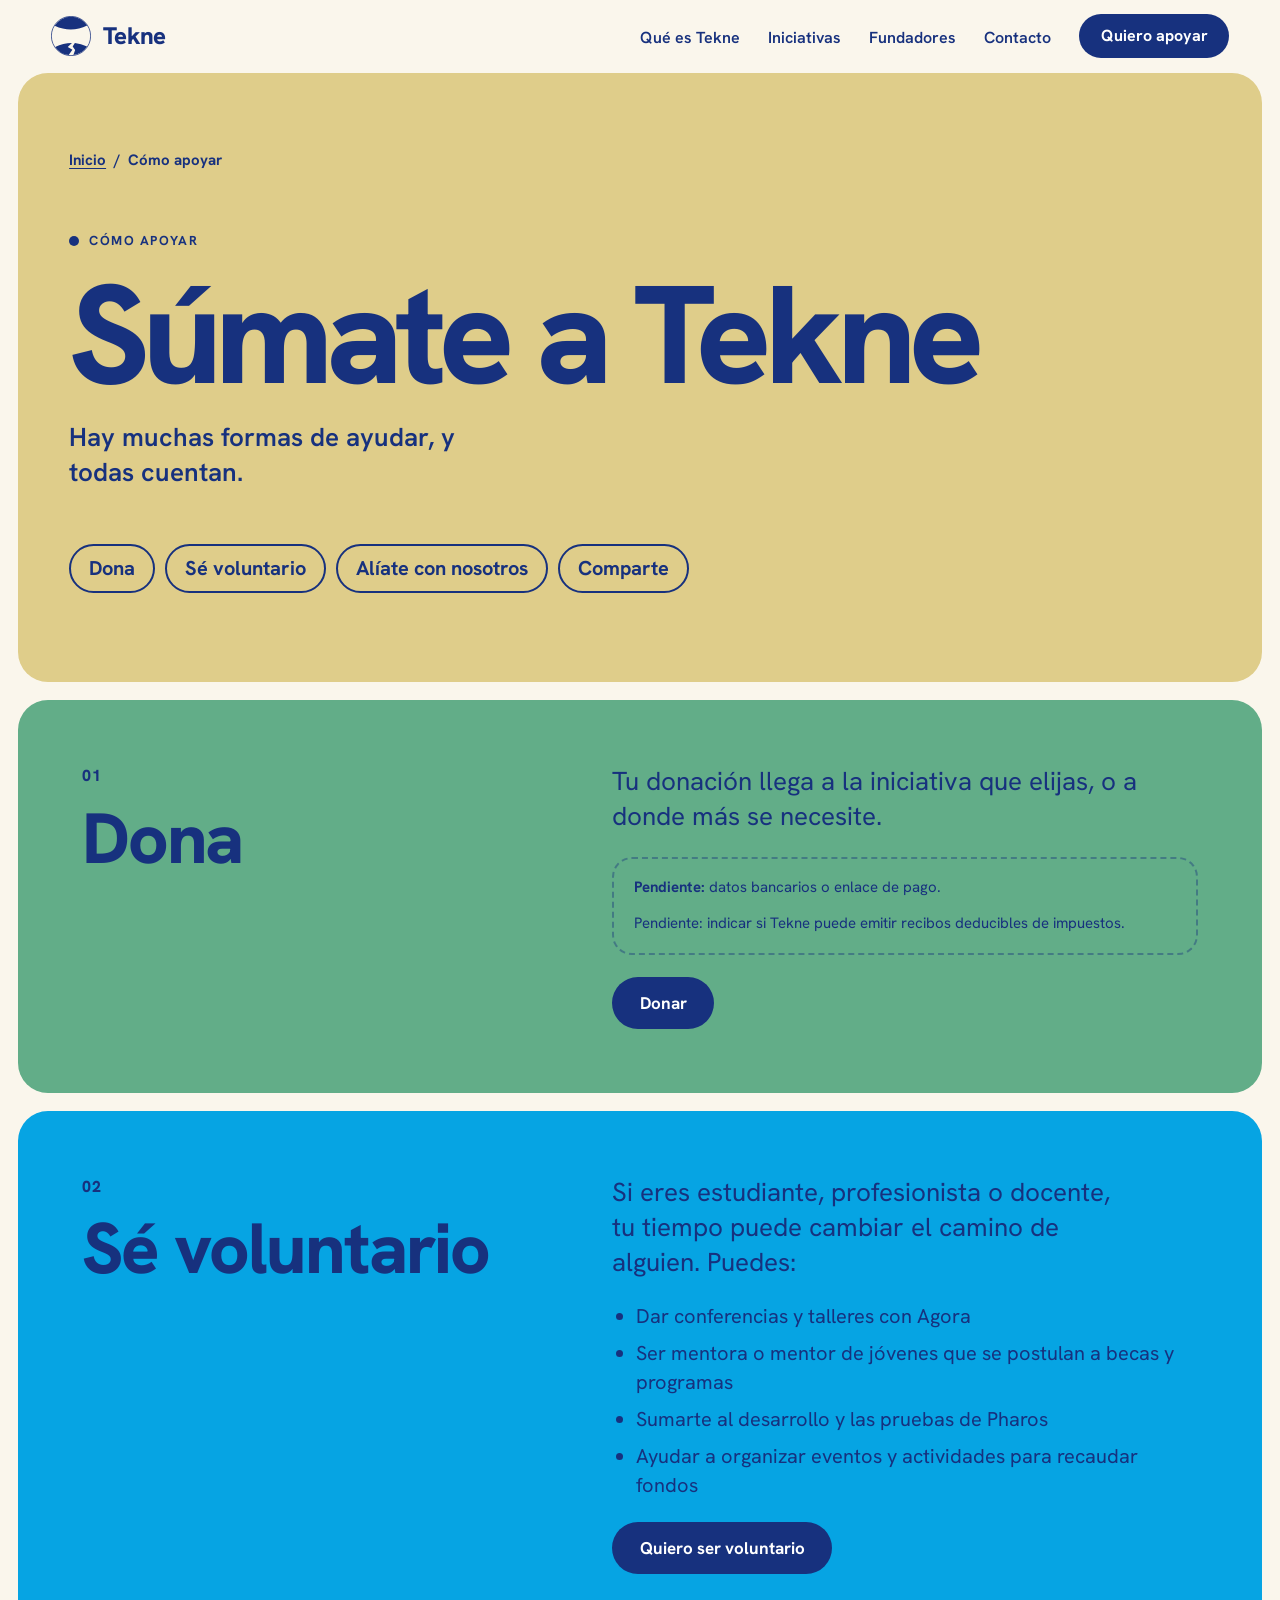
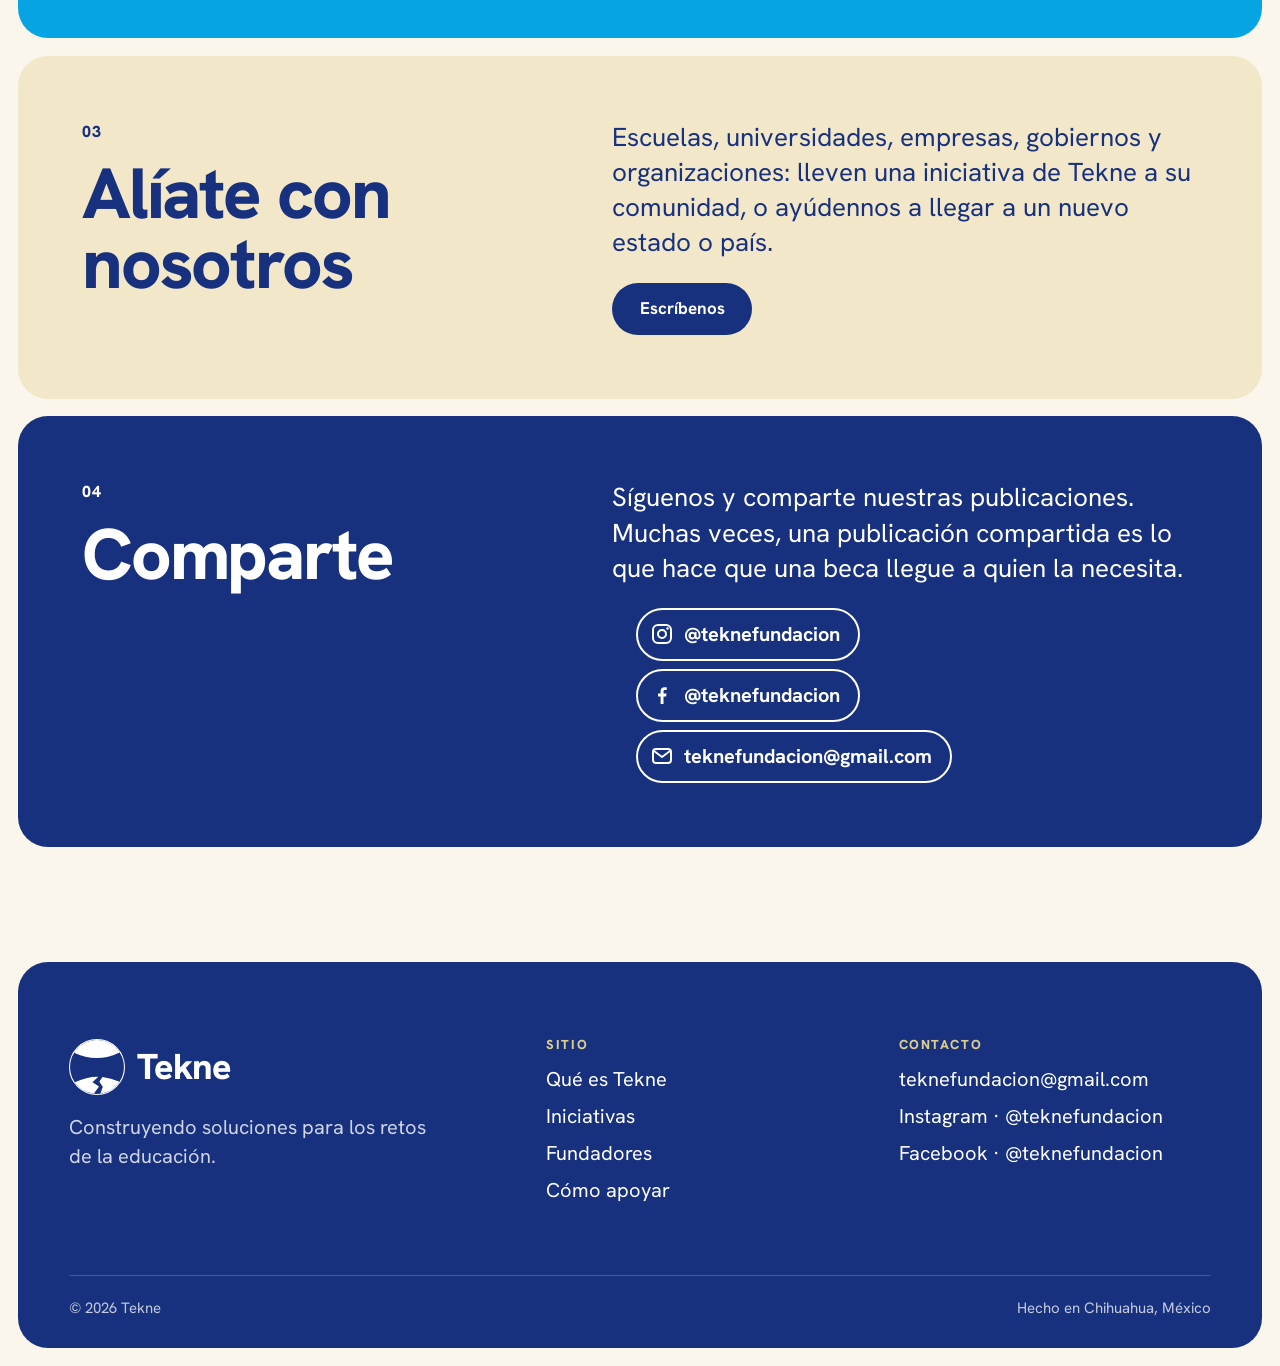
==== commit 6ae45a44: "Ajustes de textos en inicio, iniciativas y pie de página" ====
--- a/como-apoyar.html
+++ b/como-apoyar.html
@@ -170,7 +170,7 @@
             <svg class="brand-mark" aria-hidden="true"><use href="#tekne-logo"/></svg>
             <span>Tekne</span>
           </a>
-          <p>Muchas iniciativas, un mismo propósito: que ningún talento se pierda.</p>
+          <p>Construyendo soluciones para los retos de la educación.</p>
         </div>
         <div class="footer-col">
           <h2>Sitio</h2>
--- a/assets/css/styles.css
+++ b/assets/css/styles.css
@@ -410,38 +410,19 @@
   }
 }
 
-/* ---------- Marquesina ---------- */
-
-.marquee {
-  overflow: hidden;
-  padding-block: 22px;
+/* ---------- Banda ---------- */
+
+.banner {
+  padding: 22px var(--gutter);
   border-block: 2px solid var(--navy);
   margin-block: var(--panel-inset);
-  background: var(--paper);
-}
-.marquee-track {
-  display: flex;
-  width: max-content;
-  animation: marquee 40s linear infinite;
-}
-.marquee-group {
-  display: flex;
-  align-items: center;
-  flex: none;
-  gap: 36px;
-  padding-right: 36px;
+  text-align: center;
+}
+.banner p {
   font-size: clamp(1.375rem, 1rem + 1.6vw, 2.5rem);
   font-weight: 800;
   letter-spacing: -0.02em;
-  white-space: nowrap;
-}
-.marquee-dot {
-  width: 0.55em; height: 0.55em;
-  border-radius: 50%;
-  flex: none;
-}
-@keyframes marquee {
-  to { transform: translateX(-50%); }
+  line-height: 1.1;
 }
 
 /* ---------- El problema ---------- */
@@ -468,12 +449,13 @@
 .face:nth-child(5n + 5) { background: var(--navy);  color: var(--white); border-radius: 30px 0 30px 30px; }
 
 .statement {
-  margin-top: clamp(40px, 6vw, 70px);
-  font-size: var(--fs-h3);
+  margin-top: clamp(50px, 8vw, 110px);
+  font-size: clamp(1.75rem, 1.1rem + 2.8vw, 3.75rem);
   font-weight: 800;
-  letter-spacing: -0.02em;
-  line-height: 1.1;
-  max-width: 24ch;
+  letter-spacing: -0.03em;
+  line-height: 1.05;
+  text-align: center;
+  text-wrap: balance;
 }
 
 /* ---------- Qué es Tekne ---------- */
@@ -500,32 +482,6 @@
   color: var(--sand);
 }
 .stat p { color: rgba(255, 255, 255, 0.85); font-size: var(--fs-small); }
-
-.pillars {
-  list-style: none;
-  padding: 0;
-  display: grid;
-  gap: 10px;
-  margin-top: 28px;
-}
-.pillars li {
-  display: flex;
-  align-items: center;
-  gap: 14px;
-  padding: 16px 20px;
-  border: 2px solid rgba(255, 255, 255, 0.25);
-  border-radius: 999px;
-  font-weight: 700;
-}
-.pillars li::before {
-  content: "";
-  width: 12px; height: 12px;
-  flex: none;
-  border-radius: 50%;
-  background: var(--azure);
-}
-.pillars li:nth-child(2)::before { background: var(--green); }
-.pillars li:nth-child(3)::before { background: var(--sand); }
 
 /* ---------- Tarjetas de iniciativa ---------- */
 
@@ -556,7 +512,6 @@
   gap: 16px;
 }
 .initiative-card .ph { width: 92px; padding: 8px; font-size: 0.6875rem; }
-.initiative-card-num { font-weight: 800; font-size: 1rem; letter-spacing: 0.08em; }
 .initiative-card h3 {
   font-size: clamp(3rem, 2.2rem + 3vw, 4.75rem);
   letter-spacing: -0.04em;
@@ -886,7 +841,6 @@
 
 @media (prefers-reduced-motion: reduce) {
   html { scroll-behavior: auto; }
-  .marquee-track { animation: none; }
   .js .reveal { opacity: 1; transform: none; transition: none; }
   .btn, .initiative-card, .arrow-circle { transition: none; }
 }
